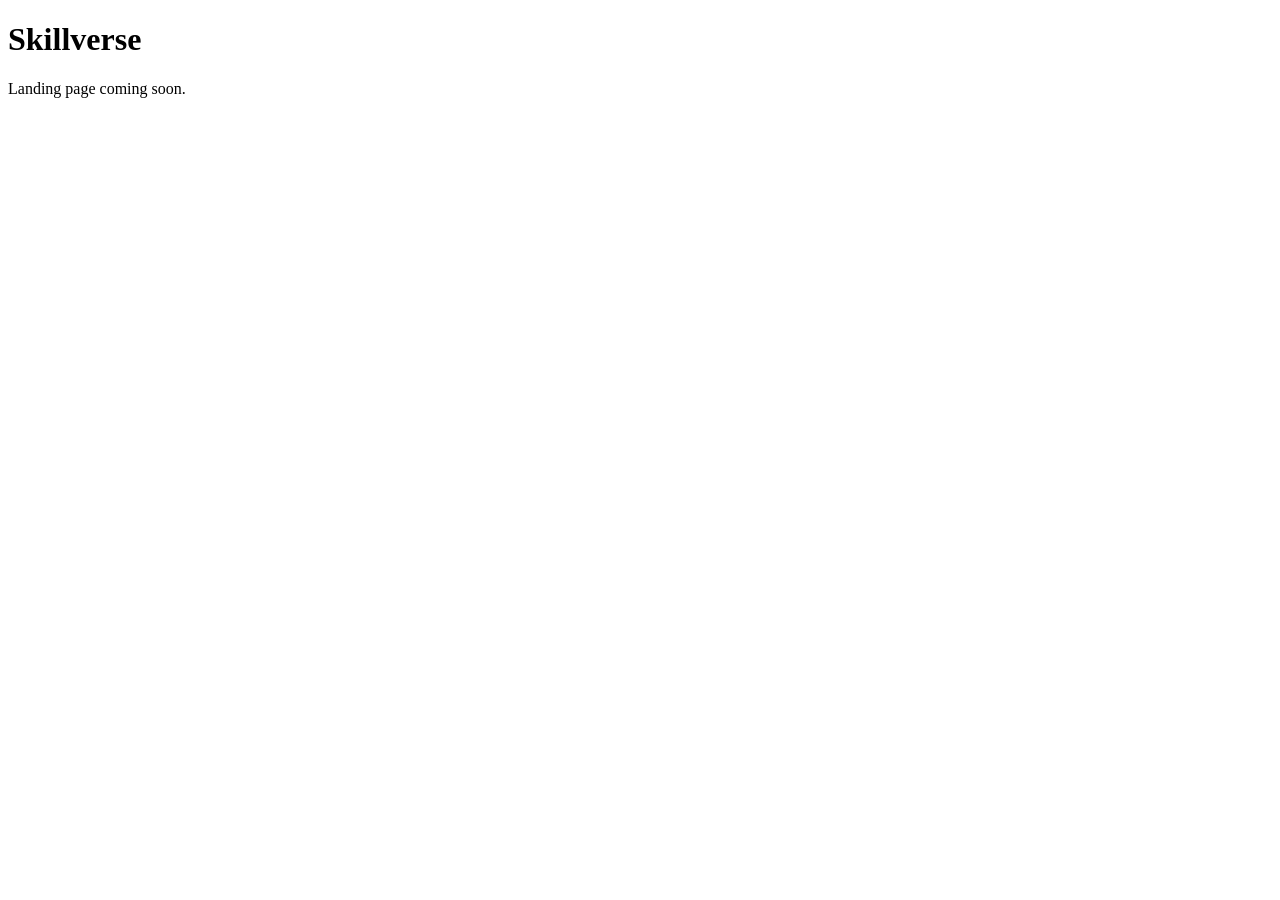
==== index.html @ c1bce018 "add landing page skeleton and base styles" ====
<!DOCTYPE html>
<html lang="en">
<head>
  <meta charset="UTF-8">
  <meta name="viewport" content="width=device-width, initial-scale=1">
  <title>Skillverse</title>
  <link rel="stylesheet" href="css/style.css">
</head>
<body>
  <main id="app"><h1>Skillverse</h1><p>Landing page coming soon.</p></main>
  <script type="module" src="js/ui.js"></script>
</body>
</html>
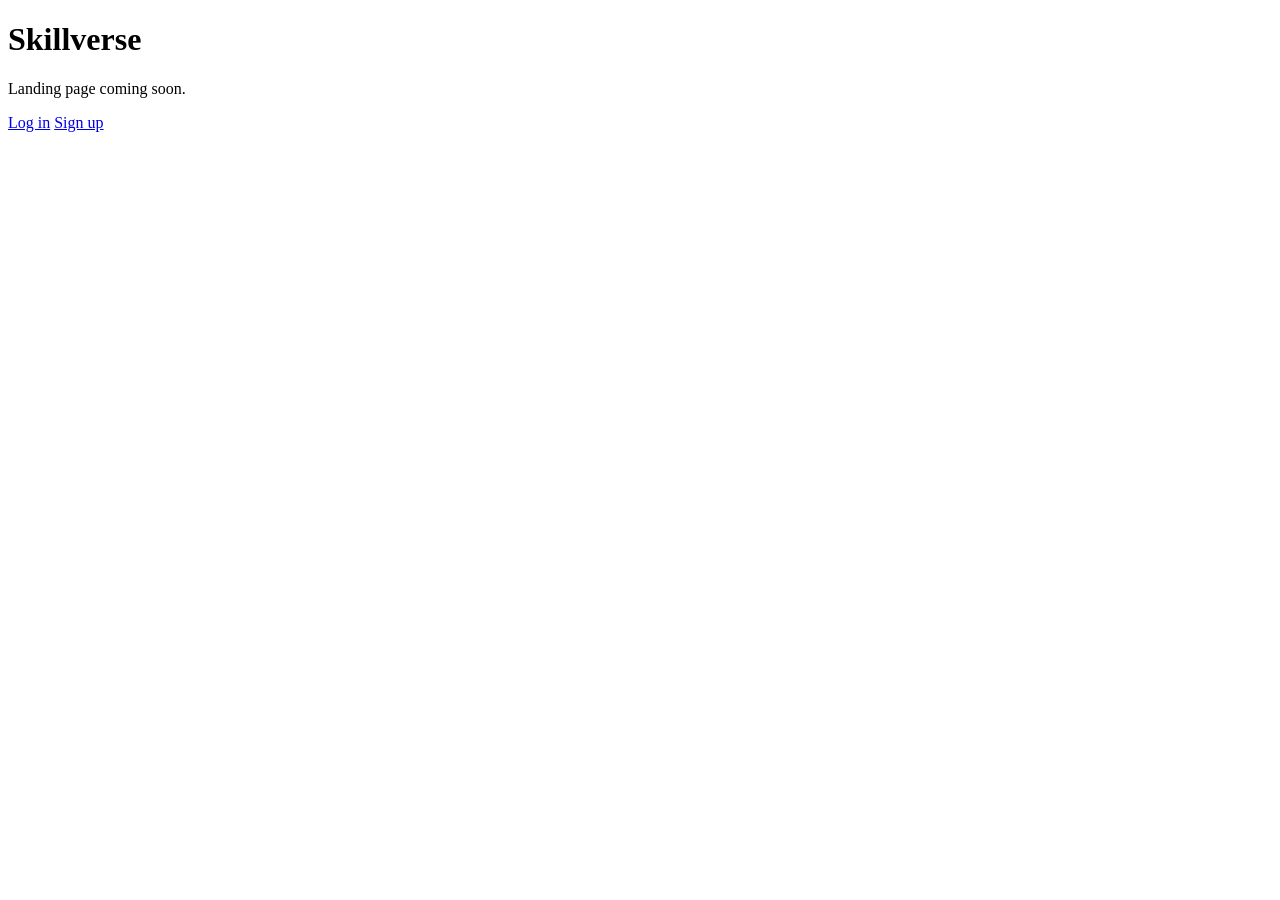
==== commit 41e98733: "add basic dashboard and landing links" ====
--- a/index.html
+++ b/index.html
@@ -6,8 +6,13 @@
   <title>Skillverse</title>
   <link rel="stylesheet" href="css/style.css">
 </head>
-<body>
-  <main id="app"><h1>Skillverse</h1><p>Landing page coming soon.</p></main>
+<body data-page="landing">
+  <main class="landing">
+    <h1>Skillverse</h1>
+    <p>Landing page coming soon.</p>
+    <a class="btn btn-primary" href="login.html">Log in</a>
+    <a class="btn btn-secondary" href="signup.html">Sign up</a>
+  </main>
   <script type="module" src="js/ui.js"></script>
 </body>
 </html>
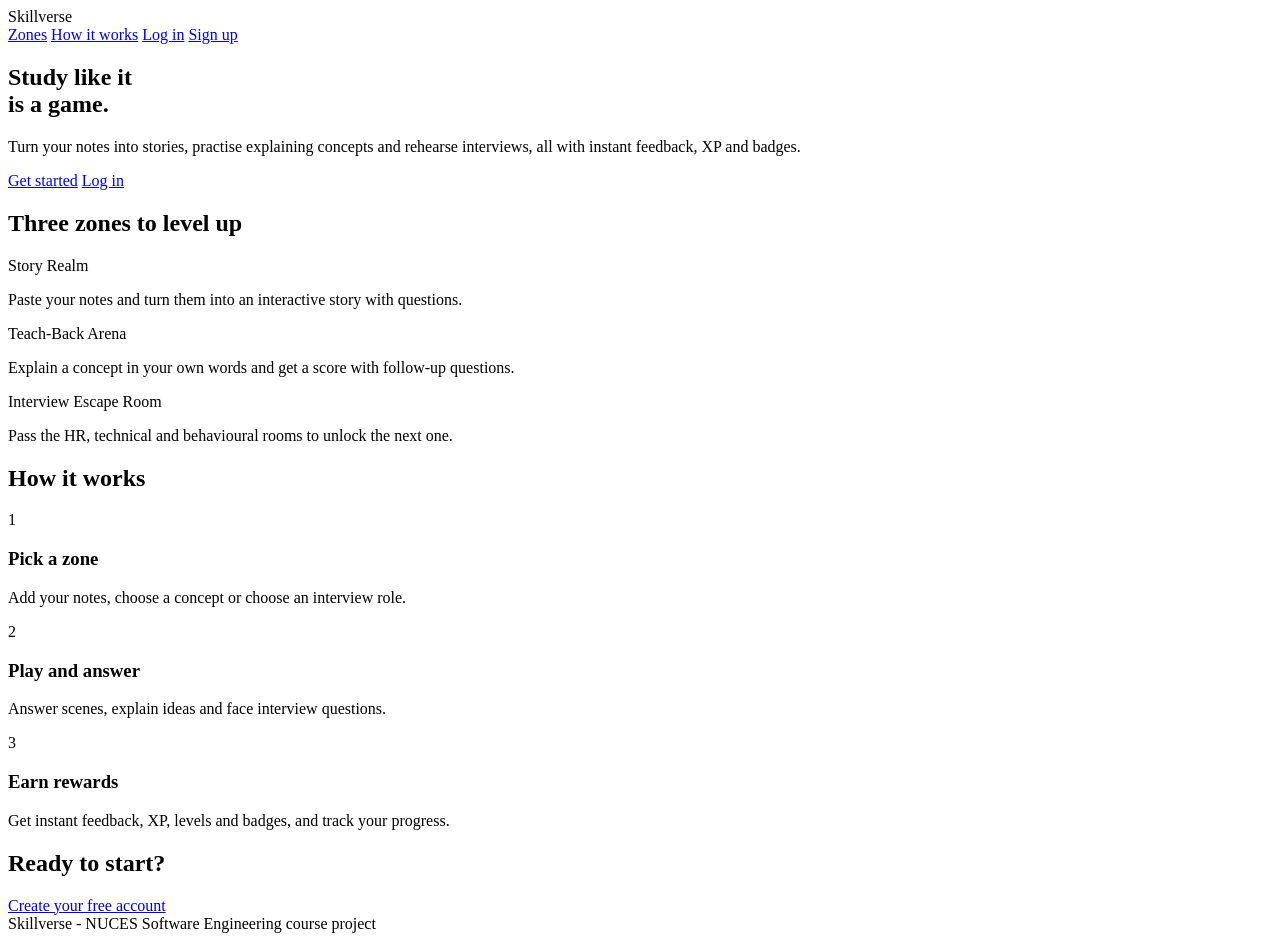
==== commit 3911d6dc: "final changes by adding landing page" ====
--- a/index.html
+++ b/index.html
@@ -3,16 +3,62 @@
 <head>
   <meta charset="UTF-8">
   <meta name="viewport" content="width=device-width, initial-scale=1">
-  <title>Skillverse</title>
+  <title>Skillverse - Study like it is a game</title>
   <link rel="stylesheet" href="css/style.css">
 </head>
 <body data-page="landing">
-  <main class="landing">
-    <h1>Skillverse</h1>
-    <p>Landing page coming soon.</p>
-    <a class="btn btn-primary" href="login.html">Log in</a>
-    <a class="btn btn-secondary" href="signup.html">Sign up</a>
-  </main>
+  <header class="land-nav">
+    <div class="brand"><span class="brand-logo"></span>Skillverse</div>
+    <nav class="land-links">
+      <a href="#zones">Zones</a>
+      <a href="#how">How it works</a>
+      <a href="login.html">Log in</a>
+      <a class="btn btn-primary" href="signup.html">Sign up</a>
+    </nav>
+  </header>
+
+  <section class="land-hero">
+    <h1>Study like it<br>is a game.</h1>
+    <p>Turn your notes into stories, practise explaining concepts and rehearse interviews, all with instant feedback, XP and badges.</p>
+    <div class="land-actions">
+      <a class="btn btn-light" href="signup.html">Get started</a>
+      <a class="btn btn-outline-light" href="login.html">Log in</a>
+    </div>
+  </section>
+
+  <section id="zones" class="land-section">
+    <h2>Three zones to level up</h2>
+    <div class="land-grid">
+      <article class="card zone-card">
+        <div class="zone-head zone-story">Story Realm</div>
+        <div class="zone-body"><p class="muted">Paste your notes and turn them into an interactive story with questions.</p></div>
+      </article>
+      <article class="card zone-card">
+        <div class="zone-head zone-teach">Teach-Back Arena</div>
+        <div class="zone-body"><p class="muted">Explain a concept in your own words and get a score with follow-up questions.</p></div>
+      </article>
+      <article class="card zone-card">
+        <div class="zone-head zone-interview">Interview Escape Room</div>
+        <div class="zone-body"><p class="muted">Pass the HR, technical and behavioural rooms to unlock the next one.</p></div>
+      </article>
+    </div>
+  </section>
+
+  <section id="how" class="land-section">
+    <h2>How it works</h2>
+    <div class="land-grid">
+      <div class="land-step"><span class="step-num">1</span><h3>Pick a zone</h3><p class="muted">Add your notes, choose a concept or choose an interview role.</p></div>
+      <div class="land-step"><span class="step-num">2</span><h3>Play and answer</h3><p class="muted">Answer scenes, explain ideas and face interview questions.</p></div>
+      <div class="land-step"><span class="step-num">3</span><h3>Earn rewards</h3><p class="muted">Get instant feedback, XP, levels and badges, and track your progress.</p></div>
+    </div>
+  </section>
+
+  <section class="land-cta">
+    <h2>Ready to start?</h2>
+    <a class="btn btn-primary" href="signup.html">Create your free account</a>
+  </section>
+
+  <footer class="land-footer">Skillverse - NUCES Software Engineering course project</footer>
   <script type="module" src="js/ui.js"></script>
 </body>
 </html>
